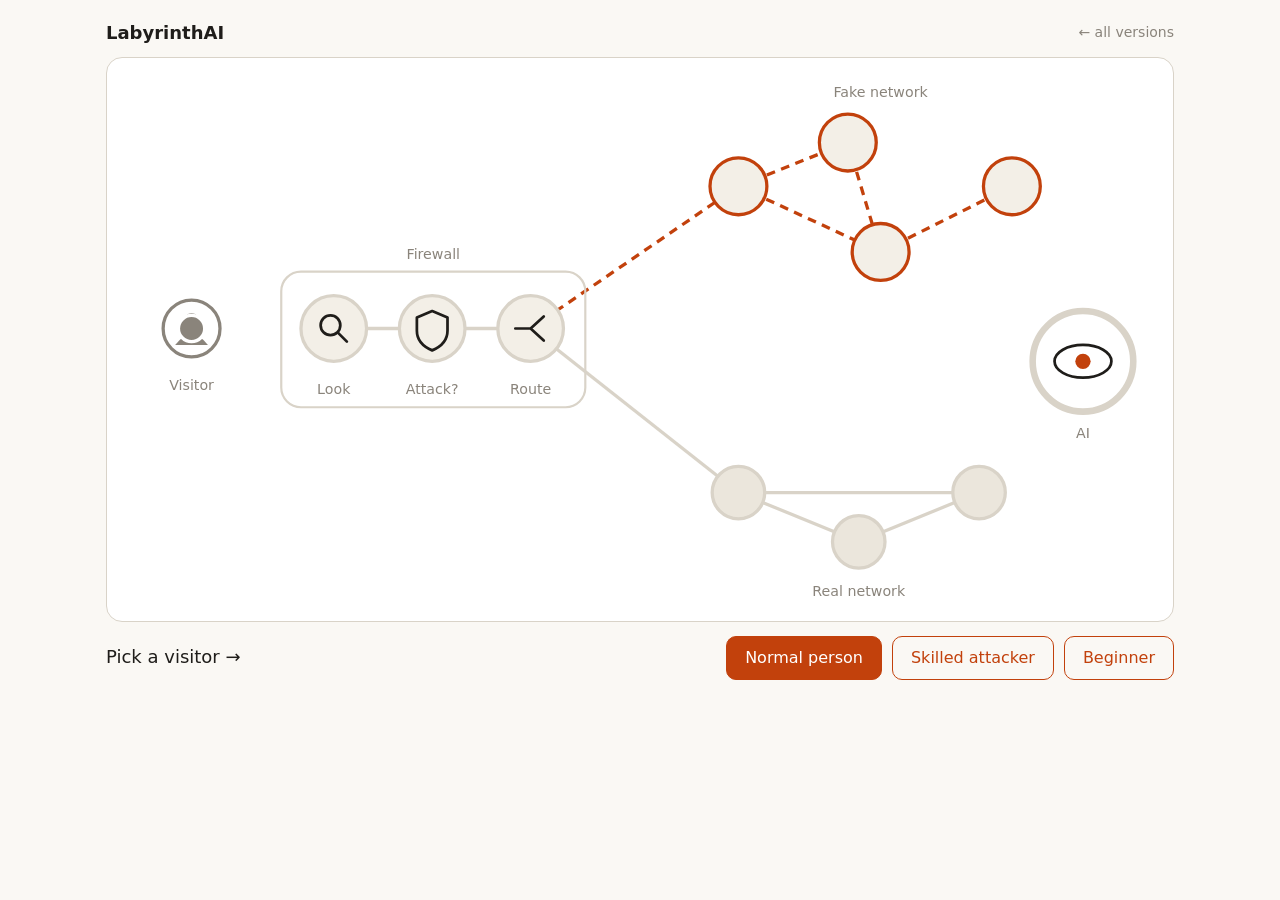
==== visualizer/v7-firewall.html @ 82a309a8 "Add version 7: firewall steps, normal visitor, real vs fake branches; fix label colours Co-Authored-" ====
<!doctype html>
<html lang="en"><head><meta charset="utf-8"><meta name="viewport" content="width=device-width, initial-scale=1">
<title>LabyrinthAI Firewall</title>
<link rel="stylesheet" href="common.css">
<style>
.node { fill: var(--dim); stroke: var(--line); stroke-width: 3; transition: all .5s; }
.node.fake { fill: var(--room); stroke: var(--accent); }
.node.hit { fill: color-mix(in srgb, var(--accent) 22%, var(--room)); }
.node.caught { stroke: var(--bad); fill: color-mix(in srgb, var(--bad) 16%, var(--room)); }
.node.okn { stroke: var(--ok); fill: color-mix(in srgb, var(--ok) 20%, var(--room)); }
.edge { stroke: var(--line); stroke-width: 3; transition: stroke .4s, opacity .4s; }
.edge.fake { stroke: var(--accent); stroke-dasharray: 8 6; }
.edge.real { stroke: var(--line); }
.edge.pick { stroke-width: 5; }
.edge.real.pick { stroke: var(--ok); }
.edge.dim { opacity: .25; }
.edge.cut { stroke: var(--bad); stroke-dasharray: none; }
.fw { fill: none; stroke: var(--line); stroke-width: 2; }
.stage { fill: var(--room); stroke: var(--line); stroke-width: 3; transition: all .4s; }
.stage.on { stroke: var(--accent); fill: color-mix(in srgb, var(--accent) 14%, var(--room)); }
.stage.okv { stroke: var(--ok); fill: color-mix(in srgb, var(--ok) 16%, var(--room)); }
.stage.badv { stroke: var(--bad); fill: color-mix(in srgb, var(--bad) 14%, var(--room)); }
.g { fill: none; stroke: var(--ink); stroke-width: 2.5; stroke-linecap: round; stroke-linejoin: round; transition: opacity .3s; }
.tok { transition: transform .8s cubic-bezier(.5,0,.2,1); }
.halo { fill: none; stroke-width: 6; transition: stroke .6s; }
.verdict { font-size: 22px !important; font-weight: 700; letter-spacing: .06em; }
</style></head>
<body><main id="app"></main>
<script src="common.js"></script>
<script>
const Y = 240;
const P = { v: [70, Y], a: [200, Y], b: [290, Y], c: [380, Y],
            web: [570, 110], files: [670, 70], db: [700, 170], vault: [820, 110],
            r1: [570, 390], r2: [680, 435], r3: [790, 390], ai: [885, 270] };
const FAKE = ["web", "files", "db", "vault"], REAL = ["r1", "r2", "r3"];
let S;

function build() {
  svg.innerHTML = "";
  S = { nodes: {}, st: [], idx: 0 };
  const line = (a, b, cls) => el("line", { x1: P[a][0], y1: P[a][1], x2: P[b][0], y2: P[b][1], class: cls });

  // branches out of the firewall
  S.eFake = line("c", "web", "edge fake");
  S.eReal = line("c", "r1", "edge real");
  line("web", "files", "edge fake"); line("files", "db", "edge fake"); line("db", "vault", "edge fake"); line("web", "db", "edge fake");
  line("r1", "r2", "edge real"); line("r2", "r3", "edge real"); line("r1", "r3", "edge real");
  FAKE.forEach(n => { S.nodes[n] = el("circle", { cx: P[n][0], cy: P[n][1], r: 26, class: "node fake" }); });
  REAL.forEach(n => { S.nodes[n] = el("circle", { cx: P[n][0], cy: P[n][1], r: 24, class: "node" }); });
  el("text", { x: 700, y: 28 }, svg, "Fake network");
  el("text", { x: 680, y: 485 }, svg, "Real network");

  // visitor
  S.pr = el("circle", { cx: P.v[0], cy: P.v[1], r: 26, fill: "none", stroke: css("--mute"), "stroke-width": 3 });
  S.pf = el("g", { fill: css("--mute") });
  el("circle", { cx: P.v[0], cy: P.v[1] - 7, r: 7 }, S.pf);
  el("path", { d: `M${P.v[0] - 15} ${P.v[1] + 15} Q${P.v[0]} ${P.v[1] - 4} ${P.v[0] + 15} ${P.v[1] + 15}` }, S.pf);
  el("text", { x: P.v[0], y: P.v[1] + 56 }, svg, "Visitor");

  // firewall box with its three steps
  el("rect", { x: 152, y: 188, width: 278, height: 124, rx: 18, class: "fw" });
  el("text", { x: 291, y: 176 }, svg, "Firewall");
  ["a", "b", "c"].forEach(k => S.st.push(el("circle", { cx: P[k][0], cy: Y, r: 30, class: "stage" })));
  el("line", { x1: P.a[0] + 30, y1: Y, x2: P.b[0] - 30, y2: Y, stroke: css("--line"), "stroke-width": 3 });
  el("line", { x1: P.b[0] + 30, y1: Y, x2: P.c[0] - 30, y2: Y, stroke: css("--line"), "stroke-width": 3 });
  const g = (cls = "g") => el("g");
  // 1 look (magnifier)
  let ga = el("g"); el("circle", { cx: P.a[0] - 3, cy: Y - 3, r: 9, class: "g" }, ga); el("path", { d: `M${P.a[0] + 4} ${Y + 4} L${P.a[0] + 12} ${Y + 12}`, class: "g" }, ga);
  // 2 attack? (shield)
  S.shield = el("path", { d: `M${P.b[0]} ${Y - 16} L${P.b[0] + 14} ${Y - 10} V${Y + 2} Q${P.b[0] + 14} ${Y + 14} ${P.b[0]} ${Y + 20} Q${P.b[0] - 14} ${Y + 14} ${P.b[0] - 14} ${Y + 2} V${Y - 10} Z`, class: "g" });
  // 3 route (fork)
  el("path", { d: `M${P.c[0] - 14} ${Y} H${P.c[0]} M${P.c[0]} ${Y} L${P.c[0] + 12} ${Y - 11} M${P.c[0]} ${Y} L${P.c[0] + 12} ${Y + 11}`, class: "g" });
  [["a", "Look"], ["b", "Attack?"], ["c", "Route"]].forEach(([k, t]) => el("text", { x: P[k][0], y: 300 }, svg, t));
  S.verdict = el("text", { x: 291, y: 150, class: "verdict", fill: css("--mute") }, svg, "");
  S.mark = el("g", { opacity: 0 });

  // AI
  S.halo = el("circle", { cx: P.ai[0], cy: P.ai[1], r: 46, class: "halo", stroke: css("--line") });
  el("circle", { cx: P.ai[0], cy: P.ai[1], r: 40, fill: css("--card") });
  el("ellipse", { cx: P.ai[0], cy: P.ai[1], rx: 26, ry: 15, fill: "none", stroke: css("--ink"), "stroke-width": 2.5 });
  el("circle", { cx: P.ai[0], cy: P.ai[1], r: 7, fill: css("--accent") });
  el("text", { x: P.ai[0], y: P.ai[1] + 70 }, svg, "AI");
  S.badge = el("text", { x: P.ai[0], y: P.ai[1] + 100, class: "big", fill: css("--mute") }, svg, "");
  S.beam = el("line", { x1: 0, y1: 0, x2: 0, y2: 0, stroke: css("--accent"), "stroke-width": 2.5, "stroke-dasharray": "6 6", opacity: 0 });

  S.tok = el("g", { class: "tok" });
  S.tc = el("circle", { r: 12, fill: css("--mute"), stroke: css("--card"), "stroke-width": 3 }, S.tok);
  S.tok.style.transition = "none"; S.tok.style.transform = `translate(${P.v[0]}px, ${P.v[1]}px)`;
}

const moveTo = n => { S.tok.style.transition = ""; S.tok.style.transform = `translate(${P[n][0]}px, ${P[n][1]}px)`; };

async function throughFirewall(good) {
  const col = good ? css("--ok") : css("--bad");
  S.tc.setAttribute("fill", col); S.pr.setAttribute("stroke", col); S.pf.setAttribute("fill", col);
  await sleep(500);
  for (const [i, k] of ["a", "b", "c"].entries()) {
    S.st[i].classList.add("on"); moveTo(k); await sleep(900);
    if (k === "b") {  // the decision
      S.st[i].classList.remove("on"); S.st[i].classList.add(good ? "okv" : "badv");
      S.shield.style.opacity = .15;
      el("path", { d: good ? `M${P.b[0] - 10} ${Y} L${P.b[0] - 2} ${Y + 9} L${P.b[0] + 11} ${Y - 9}` : `M${P.b[0] - 9} ${Y - 9} L${P.b[0] + 9} ${Y + 9} M${P.b[0] + 9} ${Y - 9} L${P.b[0] - 9} ${Y + 9}`,
        fill: "none", stroke: col, "stroke-width": 5, "stroke-linecap": "round", "stroke-linejoin": "round" });
      S.verdict.textContent = good ? "NORMAL" : "ATTACK"; S.verdict.setAttribute("fill", col);
      await sleep(900);
    } else if (k === "a") {
      S.st[i].classList.remove("on"); S.st[i].classList.add(good ? "okv" : "badv");
    }
  }
  S.st[2].classList.add(good ? "okv" : "badv"); S.st[2].classList.remove("on");
  // route: highlight chosen branch, fade the other
  (good ? S.eReal : S.eFake).classList.add("pick");
  (good ? S.eFake : S.eReal).classList.add("dim");
  await sleep(300);
}

async function play(data, name) {
  if (name === "normal") {
    await throughFirewall(true);
    for (const [i, s] of data.steps.entries()) {
      const n = REAL[Math.min(i, REAL.length - 1)];
      moveTo(n); S.nodes[n].classList.add("okn");
      $("cap").textContent = s.caption;
      await sleep(1500);
    }
    $("cap").textContent = "Normal visitor. Sent straight to the real network.";
    return;
  }
  await throughFirewall(false);
  moveTo("web"); S.nodes.web.classList.add("hit"); await sleep(1000);
  for (const s of data.steps) {
    $("cap").textContent = s.caption;
    const cur = FAKE[S.idx];
    S.beam.setAttribute("x1", P[cur][0]); S.beam.setAttribute("y1", P[cur][1]);
    S.beam.setAttribute("x2", P.ai[0] - 46); S.beam.setAttribute("y2", P.ai[1]); S.beam.setAttribute("opacity", 1);
    await sleep(600);
    S.beam.setAttribute("opacity", 0);
    const th = threat(s);
    S.halo.setAttribute("stroke", threatColor(th));
    S.badge.textContent = WORD[s.executed]; S.badge.setAttribute("fill", s.contained ? css("--bad") : css("--accent"));
    if (s.executed === "DEEPEN" && S.idx < FAKE.length - 1) { S.idx++; const n = FAKE[S.idx]; moveTo(n); S.nodes[n].classList.add("hit"); }
    if (s.contained) {
      await sleep(900);
      FAKE.forEach(n => S.nodes[n].classList.add("caught"));
      S.eFake.setAttribute("class", "edge cut");
      S.tc.setAttribute("fill", css("--mute"));
      break;
    }
    await sleep(1300);
  }
  endCaption(data, "Attacker caught in the fake network. The real one was never touched.");
}
mount({ build, play, viewBox: "0 0 960 500",
  buttons: [{ name: "normal", label: "Normal person" }, { name: "skilled", label: "Skilled attacker" }, { name: "novice", label: "Beginner" }],
  order: ["normal", "skilled", "normal", "novice"] });
</script></body></html>
---- visualizer/common.css ----
:root {
  --bg: #faf8f4; --card: #ffffff; --ink: #1f1d1a; --mute: #8a847b; --line: #d9d3c8;
  --accent: #c2410c; --ok: #15803d; --bad: #dc2626; --gold: #d99a06; --room: #f3efe7; --dim: #ebe6dc;
}
@media (prefers-color-scheme: dark) {
  :root:not([data-theme="light"]) {
    --bg: #161412; --card: #201d1a; --ink: #f2eee8; --mute: #8f897f; --line: #3a352f;
    --accent: #fb923c; --ok: #4ade80; --bad: #f87171; --gold: #fbbf24; --room: #2a2622; --dim: #1e1b18;
  }
}
* { box-sizing: border-box; }
body { margin: 0; background: var(--bg); color: var(--ink);
  font: 16px/1.4 system-ui, -apple-system, "Segoe UI", sans-serif; }
main { max-width: 1100px; margin: 0 auto; padding: 20px 16px 40px; }
.top { display: flex; justify-content: space-between; align-items: center; }
.top a { color: var(--mute); text-decoration: none; font-size: 14px; }
.top b { font-size: 18px; }
.scene { margin-top: 12px; background: var(--card); border: 1px solid var(--line); border-radius: 16px; padding: 8px; }
svg { display: block; width: 100%; height: auto; }
svg text { font-family: inherit; font-size: 13px; text-anchor: middle; }
svg text:not([fill]) { fill: var(--mute); }
svg .big { font-size: 18px; font-weight: 700; letter-spacing: .04em; }
.bar { display: flex; align-items: center; justify-content: space-between; gap: 12px; margin-top: 14px; flex-wrap: wrap; }
.caption { font-size: 18px; min-height: 28px; flex: 1 1 320px; }
.controls { display: flex; gap: 10px; }
button { font: inherit; padding: 10px 18px; border-radius: 10px; border: 1px solid var(--accent);
  background: var(--accent); color: #fff; cursor: pointer; }
button.alt { background: transparent; color: var(--accent); }
button:disabled { opacity: .5; cursor: default; }
body.embed main { padding: 0; }
body.embed .top, body.embed .bar { display: none; }
body.embed .scene { margin: 0; border: 0; border-radius: 0; }
@keyframes pop { from { transform: scale(0); } to { transform: scale(1); } }
@keyframes flow { to { stroke-dashoffset: -12; } }
@keyframes pulse { 50% { transform: scale(1.25); opacity: .6; } }
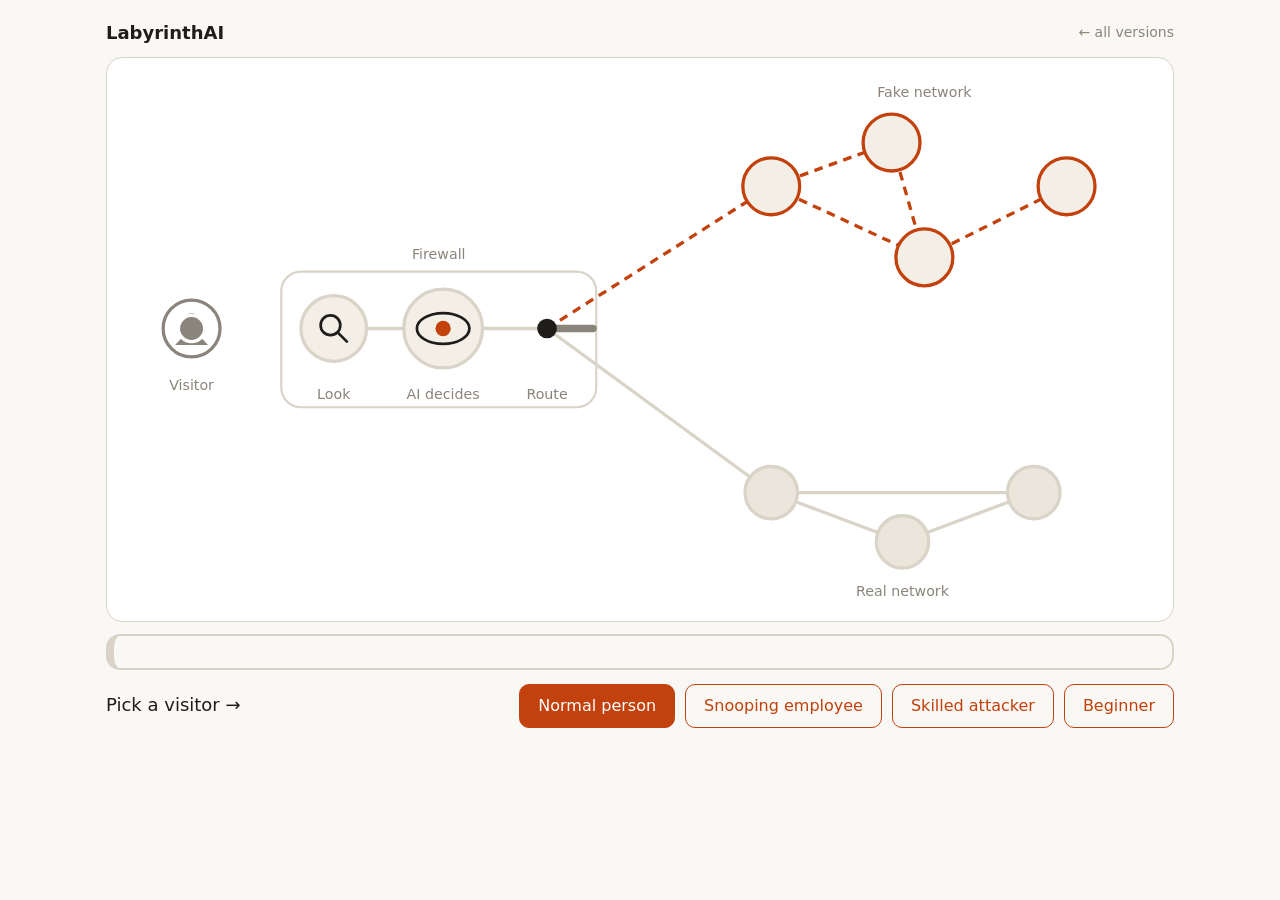
==== commit 30270f1c: "v7: snooping-employee visitor, switch-lever route, AI merged into firewall, big result banner Co-Aut" ====
--- a/visualizer/v7-firewall.html
+++ b/visualizer/v7-firewall.html
@@ -10,7 +10,6 @@
 .node.okn { stroke: var(--ok); fill: color-mix(in srgb, var(--ok) 20%, var(--room)); }
 .edge { stroke: var(--line); stroke-width: 3; transition: stroke .4s, opacity .4s; }
 .edge.fake { stroke: var(--accent); stroke-dasharray: 8 6; }
-.edge.real { stroke: var(--line); }
 .edge.pick { stroke-width: 5; }
 .edge.real.pick { stroke: var(--ok); }
 .edge.dim { opacity: .25; }
@@ -19,68 +18,71 @@
 .stage { fill: var(--room); stroke: var(--line); stroke-width: 3; transition: all .4s; }
 .stage.on { stroke: var(--accent); fill: color-mix(in srgb, var(--accent) 14%, var(--room)); }
 .stage.okv { stroke: var(--ok); fill: color-mix(in srgb, var(--ok) 16%, var(--room)); }
+.stage.warnv { stroke: var(--gold); fill: color-mix(in srgb, var(--gold) 16%, var(--room)); }
 .stage.badv { stroke: var(--bad); fill: color-mix(in srgb, var(--bad) 14%, var(--room)); }
-.g { fill: none; stroke: var(--ink); stroke-width: 2.5; stroke-linecap: round; stroke-linejoin: round; transition: opacity .3s; }
+.g { fill: none; stroke: var(--ink); stroke-width: 2.5; stroke-linecap: round; stroke-linejoin: round; }
 .tok { transition: transform .8s cubic-bezier(.5,0,.2,1); }
 .halo { fill: none; stroke-width: 6; transition: stroke .6s; }
+.lever { transition: transform .7s cubic-bezier(.5,0,.2,1), stroke .4s; stroke-width: 7; stroke-linecap: round; }
 .verdict { font-size: 22px !important; font-weight: 700; letter-spacing: .06em; }
+.pupil { transform-box: fill-box; transform-origin: center; }
+.pupil.think { animation: pulse .8s ease-in-out infinite; }
 </style></head>
 <body><main id="app"></main>
 <script src="common.js"></script>
 <script>
 const Y = 240;
-const P = { v: [70, Y], a: [200, Y], b: [290, Y], c: [380, Y],
-            web: [570, 110], files: [670, 70], db: [700, 170], vault: [820, 110],
-            r1: [570, 390], r2: [680, 435], r3: [790, 390], ai: [885, 270] };
+const P = { v: [70, Y], a: [200, Y], b: [300, Y], c: [395, Y],
+            web: [600, 110], files: [710, 70], db: [740, 175], vault: [870, 110],
+            r1: [600, 390], r2: [720, 435], r3: [840, 390] };
 const FAKE = ["web", "files", "db", "vault"], REAL = ["r1", "r2", "r3"];
+const deg = (to) => Math.atan2(P[to][1] - P.c[1], P[to][0] - P.c[0]) * 180 / Math.PI;
 let S;
 
 function build() {
   svg.innerHTML = "";
-  S = { nodes: {}, st: [], idx: 0 };
+  S = { nodes: {}, idx: 0 };
   const line = (a, b, cls) => el("line", { x1: P[a][0], y1: P[a][1], x2: P[b][0], y2: P[b][1], class: cls });
 
-  // branches out of the firewall
   S.eFake = line("c", "web", "edge fake");
   S.eReal = line("c", "r1", "edge real");
   line("web", "files", "edge fake"); line("files", "db", "edge fake"); line("db", "vault", "edge fake"); line("web", "db", "edge fake");
   line("r1", "r2", "edge real"); line("r2", "r3", "edge real"); line("r1", "r3", "edge real");
   FAKE.forEach(n => { S.nodes[n] = el("circle", { cx: P[n][0], cy: P[n][1], r: 26, class: "node fake" }); });
   REAL.forEach(n => { S.nodes[n] = el("circle", { cx: P[n][0], cy: P[n][1], r: 24, class: "node" }); });
-  el("text", { x: 700, y: 28 }, svg, "Fake network");
-  el("text", { x: 680, y: 485 }, svg, "Real network");
+  el("text", { x: 740, y: 28 }, svg, "Fake network");
+  el("text", { x: 720, y: 485 }, svg, "Real network");
 
-  // visitor
+  // visitor (identity unknown until the AI decides)
   S.pr = el("circle", { cx: P.v[0], cy: P.v[1], r: 26, fill: "none", stroke: css("--mute"), "stroke-width": 3 });
   S.pf = el("g", { fill: css("--mute") });
   el("circle", { cx: P.v[0], cy: P.v[1] - 7, r: 7 }, S.pf);
   el("path", { d: `M${P.v[0] - 15} ${P.v[1] + 15} Q${P.v[0]} ${P.v[1] - 4} ${P.v[0] + 15} ${P.v[1] + 15}` }, S.pf);
-  el("text", { x: P.v[0], y: P.v[1] + 56 }, svg, "Visitor");
+  S.vl = el("text", { x: P.v[0], y: P.v[1] + 56 }, svg, "Visitor");
 
-  // firewall box with its three steps
-  el("rect", { x: 152, y: 188, width: 278, height: 124, rx: 18, class: "fw" });
-  el("text", { x: 291, y: 176 }, svg, "Firewall");
-  ["a", "b", "c"].forEach(k => S.st.push(el("circle", { cx: P[k][0], cy: Y, r: 30, class: "stage" })));
-  el("line", { x1: P.a[0] + 30, y1: Y, x2: P.b[0] - 30, y2: Y, stroke: css("--line"), "stroke-width": 3 });
-  el("line", { x1: P.b[0] + 30, y1: Y, x2: P.c[0] - 30, y2: Y, stroke: css("--line"), "stroke-width": 3 });
-  const g = (cls = "g") => el("g");
-  // 1 look (magnifier)
-  let ga = el("g"); el("circle", { cx: P.a[0] - 3, cy: Y - 3, r: 9, class: "g" }, ga); el("path", { d: `M${P.a[0] + 4} ${Y + 4} L${P.a[0] + 12} ${Y + 12}`, class: "g" }, ga);
-  // 2 attack? (shield)
-  S.shield = el("path", { d: `M${P.b[0]} ${Y - 16} L${P.b[0] + 14} ${Y - 10} V${Y + 2} Q${P.b[0] + 14} ${Y + 14} ${P.b[0]} ${Y + 20} Q${P.b[0] - 14} ${Y + 14} ${P.b[0] - 14} ${Y + 2} V${Y - 10} Z`, class: "g" });
-  // 3 route (fork)
-  el("path", { d: `M${P.c[0] - 14} ${Y} H${P.c[0]} M${P.c[0]} ${Y} L${P.c[0] + 12} ${Y - 11} M${P.c[0]} ${Y} L${P.c[0] + 12} ${Y + 11}`, class: "g" });
-  [["a", "Look"], ["b", "Attack?"], ["c", "Route"]].forEach(([k, t]) => el("text", { x: P[k][0], y: 300 }, svg, t));
-  S.verdict = el("text", { x: 291, y: 150, class: "verdict", fill: css("--mute") }, svg, "");
+  // firewall: Look -> AI decides -> Route switch
+  el("rect", { x: 152, y: 188, width: 288, height: 124, rx: 18, class: "fw" });
+  el("text", { x: 296, y: 176 }, svg, "Firewall");
+  el("line", { x1: P.a[0] + 30, y1: Y, x2: P.b[0] - 36, y2: Y, stroke: css("--line"), "stroke-width": 3 });
+  el("line", { x1: P.b[0] + 36, y1: Y, x2: P.c[0] - 8, y2: Y, stroke: css("--line"), "stroke-width": 3 });
+  S.stA = el("circle", { cx: P.a[0], cy: Y, r: 30, class: "stage" });
+  el("circle", { cx: P.a[0] - 3, cy: Y - 3, r: 9, class: "g" });
+  el("path", { d: `M${P.a[0] + 4} ${Y + 4} L${P.a[0] + 12} ${Y + 12}`, class: "g" });
+  S.halo = el("circle", { cx: P.b[0], cy: Y, r: 45, class: "halo", stroke: css("--line"), opacity: 0 });
+  S.stB = el("circle", { cx: P.b[0], cy: Y, r: 36, class: "stage" });
+  el("ellipse", { cx: P.b[0], cy: Y, rx: 24, ry: 14, class: "g" });
+  S.pupil = el("circle", { cx: P.b[0], cy: Y, r: 7, fill: css("--accent"), class: "pupil" });
+  // route = a real switch lever that swings to one of the two lanes
+  S.lever = el("line", { x1: P.c[0], y1: Y, x2: P.c[0] + 42, y2: Y, stroke: css("--mute"), class: "lever" });
+  S.lever.style.transformOrigin = `${P.c[0]}px ${Y}px`;
+  el("circle", { cx: P.c[0], cy: Y, r: 9, fill: css("--ink") });
+  el("text", { x: P.a[0], y: 304 }, svg, "Look");
+  el("text", { x: P.b[0], y: 304 }, svg, "AI decides");
+  el("text", { x: P.c[0], y: 304 }, svg, "Route");
+
+  S.verdict = el("text", { x: 296, y: 148, class: "verdict", fill: css("--mute") }, svg, "");
+  S.badge = el("text", { x: 296, y: 350, class: "big", fill: css("--mute") }, svg, "");
   S.mark = el("g", { opacity: 0 });
-
-  // AI
-  S.halo = el("circle", { cx: P.ai[0], cy: P.ai[1], r: 46, class: "halo", stroke: css("--line") });
-  el("circle", { cx: P.ai[0], cy: P.ai[1], r: 40, fill: css("--card") });
-  el("ellipse", { cx: P.ai[0], cy: P.ai[1], rx: 26, ry: 15, fill: "none", stroke: css("--ink"), "stroke-width": 2.5 });
-  el("circle", { cx: P.ai[0], cy: P.ai[1], r: 7, fill: css("--accent") });
-  el("text", { x: P.ai[0], y: P.ai[1] + 70 }, svg, "AI");
-  S.badge = el("text", { x: P.ai[0], y: P.ai[1] + 100, class: "big", fill: css("--mute") }, svg, "");
   S.beam = el("line", { x1: 0, y1: 0, x2: 0, y2: 0, stroke: css("--accent"), "stroke-width": 2.5, "stroke-dasharray": "6 6", opacity: 0 });
 
   S.tok = el("g", { class: "tok" });
@@ -90,53 +92,66 @@
 
 const moveTo = n => { S.tok.style.transition = ""; S.tok.style.transform = `translate(${P[n][0]}px, ${P[n][1]}px)`; };
 
-async function throughFirewall(good) {
-  const col = good ? css("--ok") : css("--bad");
+const KINDS = {
+  normal:   { col: "--ok",   cls: "okv",   verdict: "ALLOWED",     who: "Staff member", sym: "M-9 0 L-2 9 L10 -9" },
+  insider:  { col: "--gold", cls: "warnv", verdict: "NOT THEIRS",  who: "Staff member", sym: "M0 -9 V2 M0 9 V9.5" },
+  attacker: { col: "--bad",  cls: "badv",  verdict: "ATTACK",      who: "Outsider",     sym: "M-8 -8 L8 8 M8 -8 L-8 8" },
+};
+
+async function throughFirewall(kind) {
+  const K = KINDS[kind], col = css(K.col), good = kind === "normal";
+  await sleep(500);
+  S.stA.classList.add("on"); moveTo("a"); await sleep(1000);
+  S.stA.classList.remove("on");
+  S.stB.classList.add("on"); S.pupil.classList.add("think"); moveTo("b"); await sleep(1500);   // the AI is thinking
+  // decision: colour everything by who this really is
+  S.pupil.classList.remove("think");
+  S.stB.classList.remove("on"); S.stB.classList.add(K.cls);
+  [S.stA].forEach(s => s.classList.add(K.cls));
   S.tc.setAttribute("fill", col); S.pr.setAttribute("stroke", col); S.pf.setAttribute("fill", col);
-  await sleep(500);
-  for (const [i, k] of ["a", "b", "c"].entries()) {
-    S.st[i].classList.add("on"); moveTo(k); await sleep(900);
-    if (k === "b") {  // the decision
-      S.st[i].classList.remove("on"); S.st[i].classList.add(good ? "okv" : "badv");
-      S.shield.style.opacity = .15;
-      el("path", { d: good ? `M${P.b[0] - 10} ${Y} L${P.b[0] - 2} ${Y + 9} L${P.b[0] + 11} ${Y - 9}` : `M${P.b[0] - 9} ${Y - 9} L${P.b[0] + 9} ${Y + 9} M${P.b[0] + 9} ${Y - 9} L${P.b[0] - 9} ${Y + 9}`,
-        fill: "none", stroke: col, "stroke-width": 5, "stroke-linecap": "round", "stroke-linejoin": "round" });
-      S.verdict.textContent = good ? "NORMAL" : "ATTACK"; S.verdict.setAttribute("fill", col);
-      await sleep(900);
-    } else if (k === "a") {
-      S.st[i].classList.remove("on"); S.st[i].classList.add(good ? "okv" : "badv");
-    }
-  }
-  S.st[2].classList.add(good ? "okv" : "badv"); S.st[2].classList.remove("on");
-  // route: highlight chosen branch, fade the other
+  S.vl.textContent = K.who;
+  S.verdict.textContent = K.verdict; S.verdict.setAttribute("fill", col);
+  el("circle", { cx: P.b[0] + 30, cy: Y - 32, r: 14, fill: col }, S.mark);
+  el("path", { d: K.sym, transform: `translate(${P.b[0] + 30} ${Y - 32}) scale(.7)`, fill: "none", stroke: "#fff", "stroke-width": 3.5, "stroke-linecap": "round", "stroke-linejoin": "round" }, S.mark);
+  S.mark.setAttribute("opacity", 1);
+  await sleep(1200);
+  // route: swing the switch to the chosen lane
+  moveTo("c"); await sleep(700);
+  const target = good ? "r1" : "web";
+  S.lever.setAttribute("stroke", col);
+  S.lever.style.transform = `rotate(${deg(target)}deg)`;
   (good ? S.eReal : S.eFake).classList.add("pick");
   (good ? S.eFake : S.eReal).classList.add("dim");
-  await sleep(300);
+  await sleep(900);
 }
 
 async function play(data, name) {
-  if (name === "normal") {
-    await throughFirewall(true);
+  const kind = name === "normal" ? "normal" : name === "insider" ? "insider" : "attacker";
+  await throughFirewall(kind);
+
+  if (kind === "normal") {
     for (const [i, s] of data.steps.entries()) {
       const n = REAL[Math.min(i, REAL.length - 1)];
       moveTo(n); S.nodes[n].classList.add("okn");
       $("cap").textContent = s.caption;
       await sleep(1500);
     }
-    $("cap").textContent = "Normal visitor. Sent straight to the real network.";
+    showResult("ok", "Normal visitor → real network",
+      "They only asked for things they are allowed to see, so the firewall let them through to the real network.");
+    $("cap").textContent = "Try another visitor →";
     return;
   }
-  await throughFirewall(false);
+
   moveTo("web"); S.nodes.web.classList.add("hit"); await sleep(1000);
   for (const s of data.steps) {
     $("cap").textContent = s.caption;
     const cur = FAKE[S.idx];
     S.beam.setAttribute("x1", P[cur][0]); S.beam.setAttribute("y1", P[cur][1]);
-    S.beam.setAttribute("x2", P.ai[0] - 46); S.beam.setAttribute("y2", P.ai[1]); S.beam.setAttribute("opacity", 1);
+    S.beam.setAttribute("x2", P.b[0] + 30); S.beam.setAttribute("y2", Y - 40); S.beam.setAttribute("opacity", 1);
     await sleep(600);
     S.beam.setAttribute("opacity", 0);
     const th = threat(s);
-    S.halo.setAttribute("stroke", threatColor(th));
+    S.halo.setAttribute("opacity", 1); S.halo.setAttribute("stroke", threatColor(th));
     S.badge.textContent = WORD[s.executed]; S.badge.setAttribute("fill", s.contained ? css("--bad") : css("--accent"));
     if (s.executed === "DEEPEN" && S.idx < FAKE.length - 1) { S.idx++; const n = FAKE[S.idx]; moveTo(n); S.nodes[n].classList.add("hit"); }
     if (s.contained) {
@@ -148,9 +163,22 @@
     }
     await sleep(1300);
   }
-  endCaption(data, "Attacker caught in the fake network. The real one was never touched.");
+  const caught = data.outcome === "contained";
+  if (kind === "insider") {
+    showResult("warn", caught ? "Employee went where they should not → fake network, then locked out"
+                              : "Employee reached for data that is not theirs → moved to the fake network",
+      "They work here, but they asked for things outside their access. The firewall sent them to the fake network, where the AI watches and nothing real can be touched.");
+  } else if (caught) {
+    showResult("bad", "Attacker caught in the fake network",
+      "The AI locked them out. The real network was never touched.");
+  } else {
+    showResult("bad", "Beginner stuck in the fake network",
+      "Nothing dangerous happened, so the AI just kept watching. The real network was never touched.");
+  }
+  $("cap").textContent = "Try another visitor →";
 }
 mount({ build, play, viewBox: "0 0 960 500",
-  buttons: [{ name: "normal", label: "Normal person" }, { name: "skilled", label: "Skilled attacker" }, { name: "novice", label: "Beginner" }],
-  order: ["normal", "skilled", "normal", "novice"] });
+  buttons: [{ name: "normal", label: "Normal person" }, { name: "insider", label: "Snooping employee" },
+            { name: "skilled", label: "Skilled attacker" }, { name: "novice", label: "Beginner" }],
+  order: ["normal", "insider", "skilled", "normal", "insider", "novice"] });
 </script></body></html>
--- a/visualizer/common.css
+++ b/visualizer/common.css
@@ -27,6 +27,15 @@
   background: var(--accent); color: #fff; cursor: pointer; }
 button.alt { background: transparent; color: var(--accent); }
 button:disabled { opacity: .5; cursor: default; }
+.result { margin-top: 12px; padding: 16px 20px; border-radius: 14px; border: 2px solid var(--line);
+  border-left-width: 8px; display: grid; gap: 4px; animation: rise .4s ease-out; }
+.result b { font-size: 24px; line-height: 1.25; }
+.result span { font-size: 17px; color: var(--ink); opacity: .85; }
+.result.ok { border-color: var(--ok); background: color-mix(in srgb, var(--ok) 12%, var(--card)); }
+.result.warn { border-color: var(--gold); background: color-mix(in srgb, var(--gold) 14%, var(--card)); }
+.result.bad { border-color: var(--bad); background: color-mix(in srgb, var(--bad) 12%, var(--card)); }
+@keyframes rise { from { opacity: 0; transform: translateY(10px); } to { opacity: 1; transform: none; } }
+body.embed .result { display: none; }
 body.embed main { padding: 0; }
 body.embed .top, body.embed .bar { display: none; }
 body.embed .scene { margin: 0; border: 0; border-radius: 0; }
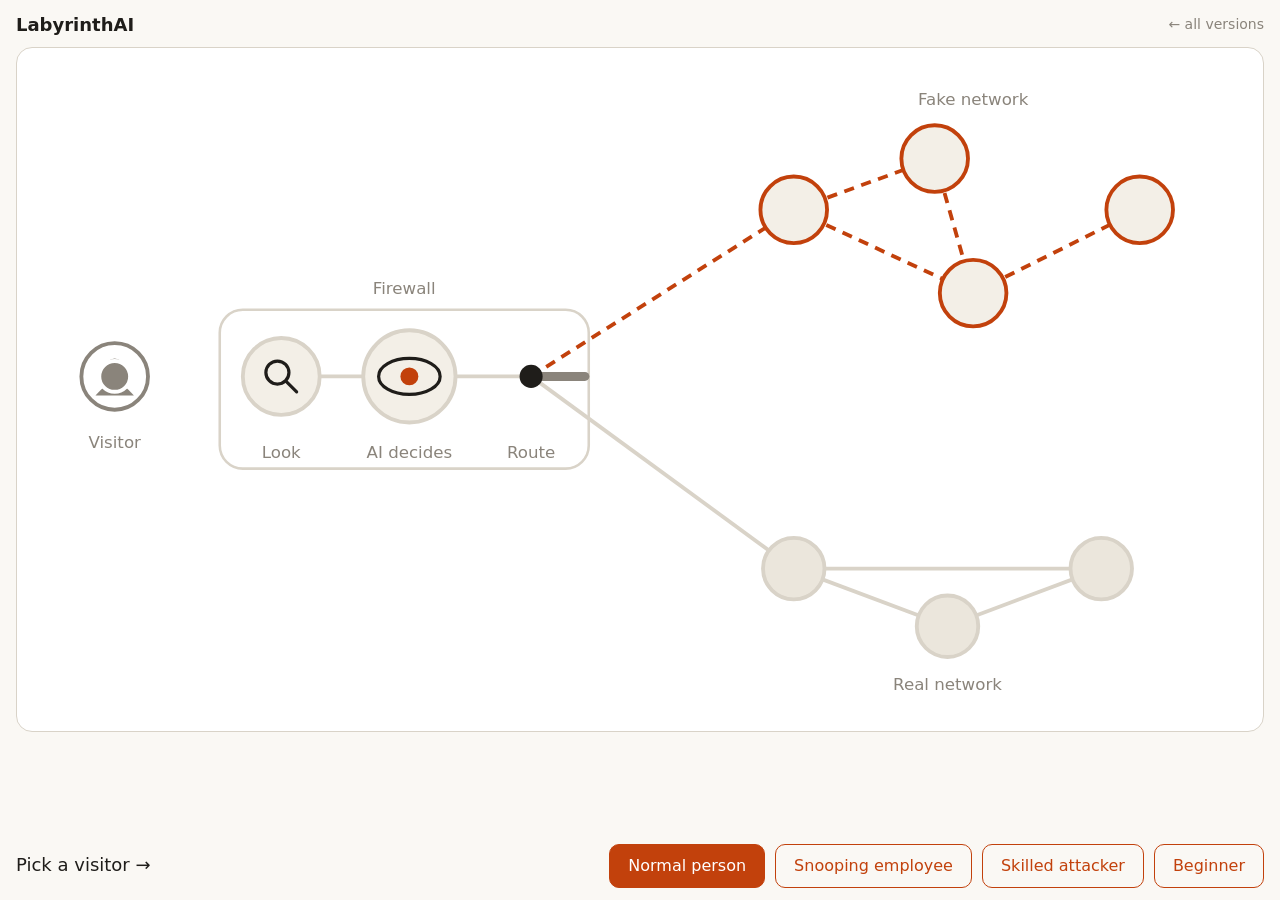
==== commit ea3d8502: "One-page layout: scene scales to the window, result banner reserves its space Co-Authored-By: Claude" ====
--- a/visualizer/v7-firewall.html
+++ b/visualizer/v7-firewall.html
@@ -177,7 +177,7 @@
   }
   $("cap").textContent = "Try another visitor →";
 }
-mount({ build, play, viewBox: "0 0 960 500",
+mount({ build, play, viewBox: "0 0 960 500", withResult: true,
   buttons: [{ name: "normal", label: "Normal person" }, { name: "insider", label: "Snooping employee" },
             { name: "skilled", label: "Skilled attacker" }, { name: "novice", label: "Beginner" }],
   order: ["normal", "insider", "skilled", "normal", "insider", "novice"] });
--- a/visualizer/common.css
+++ b/visualizer/common.css
@@ -9,26 +9,31 @@
   }
 }
 * { box-sizing: border-box; }
-body { margin: 0; background: var(--bg); color: var(--ink);
+html, body { height: 100%; }
+body { margin: 0; background: var(--bg); color: var(--ink); overflow: hidden;
   font: 16px/1.4 system-ui, -apple-system, "Segoe UI", sans-serif; }
-main { max-width: 1100px; margin: 0 auto; padding: 20px 16px 40px; }
+/* One-page layout: header and controls keep their size, the scene takes whatever height is left. */
+main { max-width: 1500px; height: 100%; margin: 0 auto; padding: 12px 16px; display: flex; flex-direction: column; }
+.top, .bar, .result { flex: 0 0 auto; }
 .top { display: flex; justify-content: space-between; align-items: center; }
 .top a { color: var(--mute); text-decoration: none; font-size: 14px; }
 .top b { font-size: 18px; }
-.scene { margin-top: 12px; background: var(--card); border: 1px solid var(--line); border-radius: 16px; padding: 8px; }
-svg { display: block; width: 100%; height: auto; }
+.scene { flex: 1 1 0; min-height: 0; margin-top: 10px; display: flex; background: var(--card);
+  border: 1px solid var(--line); border-radius: 16px; padding: 8px; }
+svg { display: block; width: 100%; height: 100%; }
 svg text { font-family: inherit; font-size: 13px; text-anchor: middle; }
 svg text:not([fill]) { fill: var(--mute); }
 svg .big { font-size: 18px; font-weight: 700; letter-spacing: .04em; }
-.bar { display: flex; align-items: center; justify-content: space-between; gap: 12px; margin-top: 14px; flex-wrap: wrap; }
+.bar { display: flex; align-items: center; justify-content: space-between; gap: 12px; margin-top: 10px; flex-wrap: wrap; }
 .caption { font-size: 18px; min-height: 28px; flex: 1 1 320px; }
 .controls { display: flex; gap: 10px; }
 button { font: inherit; padding: 10px 18px; border-radius: 10px; border: 1px solid var(--accent);
   background: var(--accent); color: #fff; cursor: pointer; }
 button.alt { background: transparent; color: var(--accent); }
 button:disabled { opacity: .5; cursor: default; }
-.result { margin-top: 12px; padding: 16px 20px; border-radius: 14px; border: 2px solid var(--line);
-  border-left-width: 8px; display: grid; gap: 4px; animation: rise .4s ease-out; }
+.result { margin-top: 10px; padding: 12px 20px; border-radius: 14px; border: 2px solid var(--line);
+  border-left-width: 8px; display: grid; gap: 2px; align-content: center; min-height: 92px; animation: rise .4s ease-out; }
+.result[hidden] { display: grid; visibility: hidden; }   /* keeps its space so the diagram never jumps */
 .result b { font-size: 24px; line-height: 1.25; }
 .result span { font-size: 17px; color: var(--ink); opacity: .85; }
 .result.ok { border-color: var(--ok); background: color-mix(in srgb, var(--ok) 12%, var(--card)); }
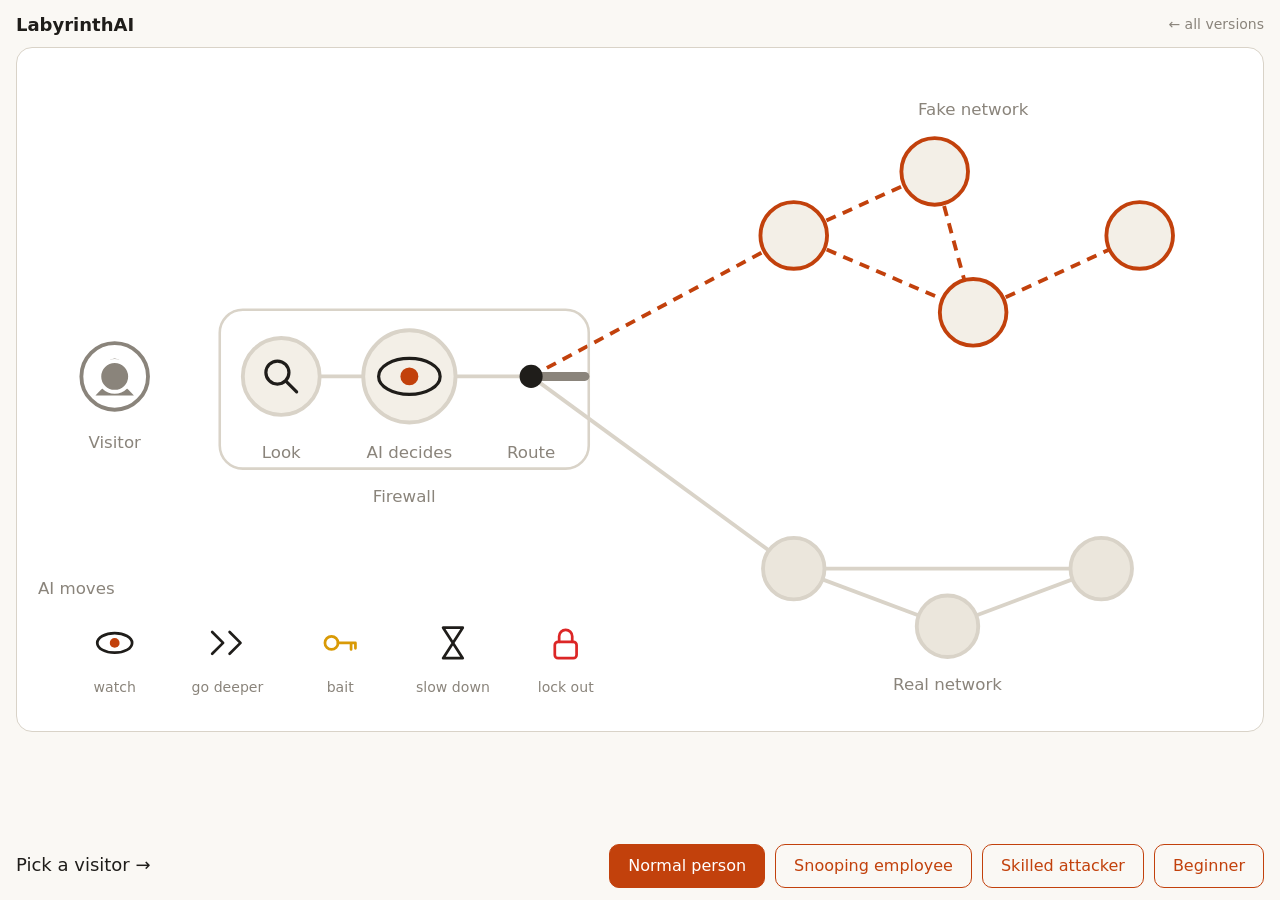
==== commit 078e17d6: "v7: icon-based steps (event cards, AI-move icons, legend), cards flow along the wire to the AI, no b" ====
--- a/visualizer/v7-firewall.html
+++ b/visualizer/v7-firewall.html
@@ -20,28 +20,71 @@
 .stage.okv { stroke: var(--ok); fill: color-mix(in srgb, var(--ok) 16%, var(--room)); }
 .stage.warnv { stroke: var(--gold); fill: color-mix(in srgb, var(--gold) 16%, var(--room)); }
 .stage.badv { stroke: var(--bad); fill: color-mix(in srgb, var(--bad) 14%, var(--room)); }
-.g { fill: none; stroke: var(--ink); stroke-width: 2.5; stroke-linecap: round; stroke-linejoin: round; }
+.ic { fill: none; stroke: var(--ink); stroke-width: 2.5; stroke-linecap: round; stroke-linejoin: round; }
+.ic.red { stroke: var(--bad); } .ic.gold { stroke: var(--gold); } .ic.green { stroke: var(--ok); } .ic.acc { stroke: var(--accent); }
+.mv { transition: transform .8s cubic-bezier(.5,0,.2,1), opacity .4s; }
 .tok { transition: transform .8s cubic-bezier(.5,0,.2,1); }
 .halo { fill: none; stroke-width: 6; transition: stroke .6s; }
 .lever { transition: transform .7s cubic-bezier(.5,0,.2,1), stroke .4s; stroke-width: 7; stroke-linecap: round; }
-.verdict { font-size: 22px !important; font-weight: 700; letter-spacing: .06em; }
+.cardbg { fill: var(--card); stroke: var(--line); stroke-width: 2; }
+.tag { font-size: 11px; }
 .pupil { transform-box: fill-box; transform-origin: center; }
 .pupil.think { animation: pulse .8s ease-in-out infinite; }
+.wire { stroke: var(--accent); stroke-width: 2; opacity: 0; transition: opacity .3s; }
+.wire.on { opacity: .55; }
+.leg .ring { fill: none; stroke: var(--accent); stroke-width: 2.5; opacity: 0; transition: opacity .3s; }
+.leg.cur .ring { opacity: 1; }
 </style></head>
 <body><main id="app"></main>
 <script src="common.js"></script>
 <script>
 const Y = 240;
 const P = { v: [70, Y], a: [200, Y], b: [300, Y], c: [395, Y],
-            web: [600, 110], files: [710, 70], db: [740, 175], vault: [870, 110],
+            web: [600, 130], files: [710, 80], db: [740, 190], vault: [870, 130],
             r1: [600, 390], r2: [720, 435], r3: [840, 390] };
 const FAKE = ["web", "files", "db", "vault"], REAL = ["r1", "r2", "r3"];
 const deg = (to) => Math.atan2(P[to][1] - P.c[1], P[to][0] - P.c[0]) * 180 / Math.PI;
 let S;
 
+/* ---------- little pictures ---------- */
+function icon(name, parent, s = 1) {
+  const g = el("g", { transform: `scale(${s})` }, parent);
+  const p = (t, a, c = "ic") => el(t, { ...a, class: c }, g);
+  const cyl = () => { p("ellipse", { cx: 0, cy: -9, rx: 11, ry: 4 }); p("path", { d: "M-11 -9 V9 a11 4 0 0 0 22 0 V-9" }); p("path", { d: "M-11 0 a11 4 0 0 0 22 0" }); };
+  const lock = c => { p("rect", { x: -10, y: -1, width: 20, height: 15, rx: 3 }, c); p("path", { d: "M-6 -1 V-6 a6 6 0 0 1 12 0 V-1" }, c); };
+  switch (name) {
+    case "terminal": p("rect", { x: -16, y: -12, width: 32, height: 24, rx: 5 }); p("path", { d: "M-8 -4 L-2 1 L-8 6" }); p("path", { d: "M3 6 H10" }); break;
+    case "download": p("path", { d: "M0 -14 V4" }); p("path", { d: "M-8 -3 L0 5 L8 -3" }); p("path", { d: "M-12 12 H12" }); break;
+    case "secretfile": p("path", { d: "M-10 -15 H3 L11 -7 V15 H-10 Z" }); p("path", { d: "M3 -15 V-7 H11" }); p("circle", { cx: 0, cy: 3, r: 3.5 }, "ic red"); p("path", { d: "M0 6.5 V11" }, "ic red"); break;
+    case "wrongpass": lock("ic"); p("path", { d: "M5 -16 L15 -6 M15 -16 L5 -6" }, "ic red"); break;
+    case "login": p("rect", { x: -10, y: -1, width: 20, height: 15, rx: 3 }, "ic green"); p("path", { d: "M-6 -1 V-6 a6 6 0 0 1 11 -3" }, "ic green"); break;
+    case "dbread": cyl(); p("circle", { cx: 10, cy: 9, r: 5 }, "ic acc"); p("path", { d: "M14 13 L18 17" }, "ic acc"); break;
+    case "dbwrite": cyl(); p("path", { d: "M5 15 L15 5 L18 8 L8 18 Z" }, "ic acc"); break;
+    case "alarm": p("path", { d: "M-10 8 Q-10 -10 0 -10 Q10 -10 10 8 Z" }); p("path", { d: "M-3 12 H3" }); break;
+    // the AI's moves
+    case "OBSERVE": p("ellipse", { cx: 0, cy: 0, rx: 16, ry: 9 }); el("circle", { cx: 0, cy: 0, r: 4.5, fill: css("--accent") }, g); break;
+    case "DEEPEN": p("path", { d: "M-14 -10 L-4 0 L-14 10" }); p("path", { d: "M2 -10 L12 0 L2 10" }); break;
+    case "LURE": p("circle", { cx: -8, cy: 0, r: 6 }, "ic gold"); p("path", { d: "M-2 0 H14 M10 0 V6 M14 0 V5" }, "ic gold"); break;
+    case "SLOW": p("path", { d: "M-9 -14 H9 L0 0 L9 14 H-9 L0 0 Z" }); break;
+    case "CONTAIN": lock("ic red"); break;
+  }
+  return g;
+}
+
+function card(name, tag, tick) {
+  const g = el("g", { class: "mv", opacity: 0 });
+  el("rect", { x: -38, y: -36, width: 76, height: 72, rx: 12, class: "cardbg" }, g);
+  const ic = el("g", { transform: "translate(0 -6)" }, g); icon(name, ic, 1.15);
+  if (tag) el("text", { x: 0, y: 28, class: "tag" }, g, tag);
+  if (tick) { el("circle", { cx: 34, cy: -32, r: 11, fill: css("--ok") }, g); el("path", { d: "M28 -32 L32 -28 L40 -37", fill: "none", stroke: "#fff", "stroke-width": 3, "stroke-linecap": "round", "stroke-linejoin": "round" }, g); }
+  return g;
+}
+const place = (g, x, y, now, s = 1) => { if (now) g.style.transition = "none"; g.style.transform = `translate(${x}px, ${y}px) scale(${s})`; if (now) { void g.getBoundingClientRect(); g.style.transition = ""; } };
+
+/* ---------- scene ---------- */
 function build() {
   svg.innerHTML = "";
-  S = { nodes: {}, idx: 0 };
+  S = { nodes: {}, idx: 0, leg: {} };
   const line = (a, b, cls) => el("line", { x1: P[a][0], y1: P[a][1], x2: P[b][0], y2: P[b][1], class: cls });
 
   S.eFake = line("c", "web", "edge fake");
@@ -50,29 +93,28 @@
   line("r1", "r2", "edge real"); line("r2", "r3", "edge real"); line("r1", "r3", "edge real");
   FAKE.forEach(n => { S.nodes[n] = el("circle", { cx: P[n][0], cy: P[n][1], r: 26, class: "node fake" }); });
   REAL.forEach(n => { S.nodes[n] = el("circle", { cx: P[n][0], cy: P[n][1], r: 24, class: "node" }); });
-  el("text", { x: 740, y: 28 }, svg, "Fake network");
+  el("text", { x: 740, y: 36 }, svg, "Fake network");
   el("text", { x: 720, y: 485 }, svg, "Real network");
 
-  // visitor (identity unknown until the AI decides)
+  // visitor
   S.pr = el("circle", { cx: P.v[0], cy: P.v[1], r: 26, fill: "none", stroke: css("--mute"), "stroke-width": 3 });
   S.pf = el("g", { fill: css("--mute") });
   el("circle", { cx: P.v[0], cy: P.v[1] - 7, r: 7 }, S.pf);
   el("path", { d: `M${P.v[0] - 15} ${P.v[1] + 15} Q${P.v[0]} ${P.v[1] - 4} ${P.v[0] + 15} ${P.v[1] + 15}` }, S.pf);
   S.vl = el("text", { x: P.v[0], y: P.v[1] + 56 }, svg, "Visitor");
 
-  // firewall: Look -> AI decides -> Route switch
+  // firewall: Look (reads the request) -> AI decides -> Route switch
   el("rect", { x: 152, y: 188, width: 288, height: 124, rx: 18, class: "fw" });
-  el("text", { x: 296, y: 176 }, svg, "Firewall");
+  el("text", { x: 296, y: 338 }, svg, "Firewall");
   el("line", { x1: P.a[0] + 30, y1: Y, x2: P.b[0] - 36, y2: Y, stroke: css("--line"), "stroke-width": 3 });
   el("line", { x1: P.b[0] + 36, y1: Y, x2: P.c[0] - 8, y2: Y, stroke: css("--line"), "stroke-width": 3 });
   S.stA = el("circle", { cx: P.a[0], cy: Y, r: 30, class: "stage" });
-  el("circle", { cx: P.a[0] - 3, cy: Y - 3, r: 9, class: "g" });
-  el("path", { d: `M${P.a[0] + 4} ${Y + 4} L${P.a[0] + 12} ${Y + 12}`, class: "g" });
+  el("circle", { cx: P.a[0] - 3, cy: Y - 3, r: 9, class: "ic" });
+  el("path", { d: `M${P.a[0] + 4} ${Y + 4} L${P.a[0] + 12} ${Y + 12}`, class: "ic" });
   S.halo = el("circle", { cx: P.b[0], cy: Y, r: 45, class: "halo", stroke: css("--line"), opacity: 0 });
   S.stB = el("circle", { cx: P.b[0], cy: Y, r: 36, class: "stage" });
-  el("ellipse", { cx: P.b[0], cy: Y, rx: 24, ry: 14, class: "g" });
+  el("ellipse", { cx: P.b[0], cy: Y, rx: 24, ry: 14, class: "ic" });
   S.pupil = el("circle", { cx: P.b[0], cy: Y, r: 7, fill: css("--accent"), class: "pupil" });
-  // route = a real switch lever that swings to one of the two lanes
   S.lever = el("line", { x1: P.c[0], y1: Y, x2: P.c[0] + 42, y2: Y, stroke: css("--mute"), class: "lever" });
   S.lever.style.transformOrigin = `${P.c[0]}px ${Y}px`;
   el("circle", { cx: P.c[0], cy: Y, r: 9, fill: css("--ink") });
@@ -80,10 +122,23 @@
   el("text", { x: P.b[0], y: 304 }, svg, "AI decides");
   el("text", { x: P.c[0], y: 304 }, svg, "Route");
 
-  S.verdict = el("text", { x: 296, y: 148, class: "verdict", fill: css("--mute") }, svg, "");
-  S.badge = el("text", { x: 296, y: 350, class: "big", fill: css("--mute") }, svg, "");
+  // the AI's current move, shown as a picture above the firewall
+  S.dec = el("g", { class: "mv", opacity: 0 });
+  el("circle", { cx: 0, cy: 0, r: 32, class: "cardbg" }, S.dec);
+  S.decIcon = el("g", {}, S.dec);
+  place(S.dec, P.b[0], 120, true);
   S.mark = el("g", { opacity: 0 });
-  S.beam = el("line", { x1: 0, y1: 0, x2: 0, y2: 0, stroke: css("--accent"), "stroke-width": 2.5, "stroke-dasharray": "6 6", opacity: 0 });
+  S.wire = el("line", { x1: 0, y1: 0, x2: 0, y2: 0, class: "wire" });
+
+  // legend: what each AI move picture means
+  el("text", { x: 40, y: 410, "text-anchor": "start" }, svg, "AI moves");
+  [["OBSERVE", "watch"], ["DEEPEN", "go deeper"], ["LURE", "bait"], ["SLOW", "slow down"], ["CONTAIN", "lock out"]].forEach(([k, label], i) => {
+    const g = el("g", { class: "leg", transform: `translate(${70 + i * 88} 448)` });
+    el("circle", { r: 24, class: "ring" }, g);
+    icon(k, g, .85);
+    el("text", { x: 0, y: 38, class: "tag" }, g, label);
+    S.leg[k] = g;
+  });
 
   S.tok = el("g", { class: "tok" });
   S.tc = el("circle", { r: 12, fill: css("--mute"), stroke: css("--card"), "stroke-width": 3 }, S.tok);
@@ -93,29 +148,32 @@
 const moveTo = n => { S.tok.style.transition = ""; S.tok.style.transform = `translate(${P[n][0]}px, ${P[n][1]}px)`; };
 
 const KINDS = {
-  normal:   { col: "--ok",   cls: "okv",   verdict: "ALLOWED",     who: "Staff member", sym: "M-9 0 L-2 9 L10 -9" },
-  insider:  { col: "--gold", cls: "warnv", verdict: "NOT THEIRS",  who: "Staff member", sym: "M0 -9 V2 M0 9 V9.5" },
-  attacker: { col: "--bad",  cls: "badv",  verdict: "ATTACK",      who: "Outsider",     sym: "M-8 -8 L8 8 M8 -8 L-8 8" },
+  normal:   { col: "--ok",   cls: "okv",   who: "Staff member", sym: "M-9 0 L-2 9 L10 -9" },
+  insider:  { col: "--gold", cls: "warnv", who: "Staff member", sym: "M0 -9 V2 M0 9 V9.5" },
+  attacker: { col: "--bad",  cls: "badv",  who: "Outsider",     sym: "M-8 -8 L8 8 M8 -8 L-8 8" },
 };
 
-async function throughFirewall(kind) {
+async function throughFirewall(kind, first) {
   const K = KINDS[kind], col = css(K.col), good = kind === "normal";
   await sleep(500);
-  S.stA.classList.add("on"); moveTo("a"); await sleep(1000);
+  // LOOK: the firewall reads what the visitor is asking for
+  S.stA.classList.add("on"); moveTo("a");
+  const req = card(first.icon, first.tag); place(req, P.a[0], 112, true); svg.appendChild(req);
+  await sleep(700); req.setAttribute("opacity", 1); await sleep(1300);
+  // hand the request to the AI
+  place(req, P.b[0], Y, false, .25); await sleep(800); req.setAttribute("opacity", 0);   // card flows into the AI eye
   S.stA.classList.remove("on");
-  S.stB.classList.add("on"); S.pupil.classList.add("think"); moveTo("b"); await sleep(1500);   // the AI is thinking
-  // decision: colour everything by who this really is
+  // AI DECIDES
+  S.stB.classList.add("on"); S.pupil.classList.add("think"); moveTo("b"); await sleep(1500);
   S.pupil.classList.remove("think");
-  S.stB.classList.remove("on"); S.stB.classList.add(K.cls);
-  [S.stA].forEach(s => s.classList.add(K.cls));
+  S.stB.classList.remove("on"); S.stB.classList.add(K.cls); S.stA.classList.add(K.cls);
   S.tc.setAttribute("fill", col); S.pr.setAttribute("stroke", col); S.pf.setAttribute("fill", col);
   S.vl.textContent = K.who;
-  S.verdict.textContent = K.verdict; S.verdict.setAttribute("fill", col);
   el("circle", { cx: P.b[0] + 30, cy: Y - 32, r: 14, fill: col }, S.mark);
   el("path", { d: K.sym, transform: `translate(${P.b[0] + 30} ${Y - 32}) scale(.7)`, fill: "none", stroke: "#fff", "stroke-width": 3.5, "stroke-linecap": "round", "stroke-linejoin": "round" }, S.mark);
   S.mark.setAttribute("opacity", 1);
   await sleep(1200);
-  // route: swing the switch to the chosen lane
+  // ROUTE: the switch swings to the chosen network
   moveTo("c"); await sleep(700);
   const target = good ? "r1" : "web";
   S.lever.setAttribute("stroke", col);
@@ -125,16 +183,46 @@
   await sleep(900);
 }
 
+function setDecision(k) {
+  S.decIcon.innerHTML = ""; icon(k, S.decIcon, 1.3);
+  S.dec.setAttribute("opacity", 1);
+  Object.entries(S.leg).forEach(([n, g]) => g.classList.toggle("cur", n === k));
+}
+
+// one attacker action in the fake network: report -> AI -> reply -> effect
+async function fakeStep(s) {
+  const cur = FAKE[S.idx], [rx, ry] = P[cur];
+  S.wire.setAttribute("x1", rx); S.wire.setAttribute("y1", ry); S.wire.setAttribute("x2", P.b[0]); S.wire.setAttribute("y2", Y);
+  S.wire.classList.add("on");
+  const ev = card(s.icon, s.tag); place(ev, rx, ry - 62, true); svg.appendChild(ev);
+  await sleep(100); ev.setAttribute("opacity", 1); await sleep(900);          // 1. the action happens
+  place(ev, P.b[0], Y, false, .25); await sleep(900); ev.setAttribute("opacity", 0);   // 2. it flows into the AI eye
+  S.pupil.classList.add("think"); await sleep(700); S.pupil.classList.remove("think");
+  const th = threat(s);
+  S.halo.setAttribute("opacity", 1); S.halo.setAttribute("stroke", threatColor(th));
+  setDecision(s.executed);                                                       // 3. the AI picks a move
+  await sleep(900);
+  const rp = card(s.executed, ""); place(rp, P.b[0], 120, true); svg.appendChild(rp);   // reply starts at the decision bubble
+  await sleep(50); rp.setAttribute("opacity", 1); place(rp, rx, ry - 62); await sleep(900);   // 4. the order goes back
+  if (s.executed === "DEEPEN" && S.idx < FAKE.length - 1) { S.idx++; const n = FAKE[S.idx]; moveTo(n); S.nodes[n].classList.add("hit"); }
+  if (s.executed === "LURE") { const b = el("g", { transform: `translate(${rx + 34} ${ry + 30})` }); icon("LURE", b, .9); }
+  await sleep(1000);
+  S.wire.classList.remove("on"); rp.setAttribute("opacity", 0);
+  ev.remove(); setTimeout(() => rp.remove(), 500);
+}
+
 async function play(data, name) {
   const kind = name === "normal" ? "normal" : name === "insider" ? "insider" : "attacker";
-  await throughFirewall(kind);
+  await throughFirewall(kind, data.steps[0]);
 
   if (kind === "normal") {
     for (const [i, s] of data.steps.entries()) {
-      const n = REAL[Math.min(i, REAL.length - 1)];
+      const n = REAL[Math.min(i, REAL.length - 1)], [x, y] = P[n];
       moveTo(n); S.nodes[n].classList.add("okn");
       $("cap").textContent = s.caption;
-      await sleep(1500);
+      const c = card(s.icon, s.tag, true); place(c, x, y - 62, true); svg.appendChild(c);
+      await sleep(100); c.setAttribute("opacity", 1);
+      await sleep(1900); c.setAttribute("opacity", 0);
     }
     showResult("ok", "Normal visitor → real network",
       "They only asked for things they are allowed to see, so the firewall let them through to the real network.");
@@ -145,23 +233,15 @@
   moveTo("web"); S.nodes.web.classList.add("hit"); await sleep(1000);
   for (const s of data.steps) {
     $("cap").textContent = s.caption;
-    const cur = FAKE[S.idx];
-    S.beam.setAttribute("x1", P[cur][0]); S.beam.setAttribute("y1", P[cur][1]);
-    S.beam.setAttribute("x2", P.b[0] + 30); S.beam.setAttribute("y2", Y - 40); S.beam.setAttribute("opacity", 1);
-    await sleep(600);
-    S.beam.setAttribute("opacity", 0);
-    const th = threat(s);
-    S.halo.setAttribute("opacity", 1); S.halo.setAttribute("stroke", threatColor(th));
-    S.badge.textContent = WORD[s.executed]; S.badge.setAttribute("fill", s.contained ? css("--bad") : css("--accent"));
-    if (s.executed === "DEEPEN" && S.idx < FAKE.length - 1) { S.idx++; const n = FAKE[S.idx]; moveTo(n); S.nodes[n].classList.add("hit"); }
+    await fakeStep(s);
     if (s.contained) {
-      await sleep(900);
       FAKE.forEach(n => S.nodes[n].classList.add("caught"));
       S.eFake.setAttribute("class", "edge cut");
       S.tc.setAttribute("fill", css("--mute"));
+      const [x, y] = P[FAKE[S.idx]];
+      const l = el("g", { transform: `translate(${x} ${y - 46})` }); icon("CONTAIN", l, 1.4);
       break;
     }
-    await sleep(1300);
   }
   const caught = data.outcome === "contained";
   if (kind === "insider") {
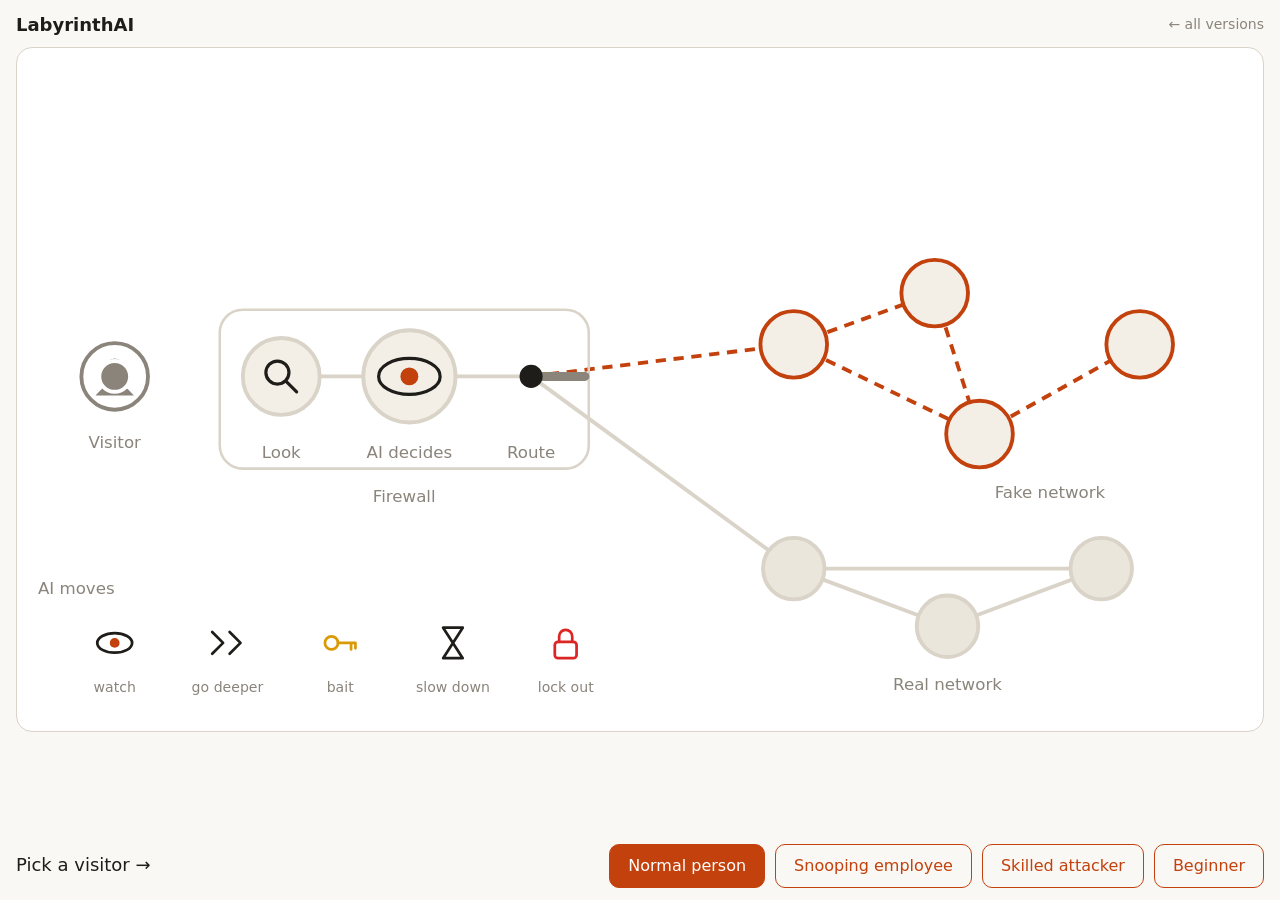
==== commit 20b6bfee: "v7: attacker actions stack on top of the attacker instead of flying to the AI Co-Authored-By: Claude" ====
--- a/visualizer/v7-firewall.html
+++ b/visualizer/v7-firewall.html
@@ -40,7 +40,7 @@
 <script>
 const Y = 240;
 const P = { v: [70, Y], a: [200, Y], b: [300, Y], c: [395, Y],
-            web: [600, 130], files: [710, 80], db: [740, 190], vault: [870, 130],
+            web: [600, 215], files: [710, 175], db: [745, 285], vault: [870, 215],
             r1: [600, 390], r2: [720, 435], r3: [840, 390] };
 const FAKE = ["web", "files", "db", "vault"], REAL = ["r1", "r2", "r3"];
 const deg = (to) => Math.atan2(P[to][1] - P.c[1], P[to][0] - P.c[0]) * 180 / Math.PI;
@@ -84,7 +84,7 @@
 /* ---------- scene ---------- */
 function build() {
   svg.innerHTML = "";
-  S = { nodes: {}, idx: 0, leg: {} };
+  S = { nodes: {}, idx: 0, leg: {}, chips: [] };
   const line = (a, b, cls) => el("line", { x1: P[a][0], y1: P[a][1], x2: P[b][0], y2: P[b][1], class: cls });
 
   S.eFake = line("c", "web", "edge fake");
@@ -93,7 +93,7 @@
   line("r1", "r2", "edge real"); line("r2", "r3", "edge real"); line("r1", "r3", "edge real");
   FAKE.forEach(n => { S.nodes[n] = el("circle", { cx: P[n][0], cy: P[n][1], r: 26, class: "node fake" }); });
   REAL.forEach(n => { S.nodes[n] = el("circle", { cx: P[n][0], cy: P[n][1], r: 24, class: "node" }); });
-  el("text", { x: 740, y: 36 }, svg, "Fake network");
+  el("text", { x: 800, y: 335 }, svg, "Fake network");
   el("text", { x: 720, y: 485 }, svg, "Real network");
 
   // visitor
@@ -189,26 +189,41 @@
   Object.entries(S.leg).forEach(([n, g]) => g.classList.toggle("cur", n === k));
 }
 
-// one attacker action in the fake network: report -> AI -> reply -> effect
+// What the attacker has done so far rides on top of them: each new action drops onto the stack,
+// older ones are pushed up (only the last 3 stay visible). The chips are children of the token, so they travel with it.
+function addChip(s, tick) {
+  const g = el("g", { class: "mv", opacity: 0 }, S.tok);
+  el("rect", { x: -56, y: -17, width: 112, height: 34, rx: 10, class: "cardbg" }, g);
+  icon(s.icon, el("g", { transform: "translate(-36 0)" }, g), .62);
+  const t = el("text", { x: -16, y: 4, class: "tag" }, g, s.tag); t.style.textAnchor = "start";
+  if (tick) { el("circle", { cx: 46, cy: 0, r: 8, fill: css("--ok") }, g); el("path", { d: "M42 0 L45 3 L51 -4", fill: "none", stroke: "#fff", "stroke-width": 2.5, "stroke-linecap": "round", "stroke-linejoin": "round" }, g); }
+  place(g, 0, -30, true, .3);                       // starts small, right on the attacker
+  S.chips.forEach((c, i) => place(c, 0, -30 - (i + 1) * 38));   // older chips rise one slot
+  S.chips.unshift(g);
+  g.setAttribute("opacity", 1); place(g, 0, -30, false, 1);
+  while (S.chips.length > 3) { const old = S.chips.pop(); old.setAttribute("opacity", 0); setTimeout(() => old.remove(), 500); }
+}
+
+// one attacker action in the fake network: it lands on the attacker -> the AI (watching) picks a move -> the order goes back
 async function fakeStep(s) {
   const cur = FAKE[S.idx], [rx, ry] = P[cur];
   S.wire.setAttribute("x1", rx); S.wire.setAttribute("y1", ry); S.wire.setAttribute("x2", P.b[0]); S.wire.setAttribute("y2", Y);
-  S.wire.classList.add("on");
-  const ev = card(s.icon, s.tag); place(ev, rx, ry - 62, true); svg.appendChild(ev);
-  await sleep(100); ev.setAttribute("opacity", 1); await sleep(900);          // 1. the action happens
-  place(ev, P.b[0], Y, false, .25); await sleep(900); ev.setAttribute("opacity", 0);   // 2. it flows into the AI eye
-  S.pupil.classList.add("think"); await sleep(700); S.pupil.classList.remove("think");
+  S.wire.classList.add("on");                                      // the AI is watching this attacker
+  addChip(s); await sleep(1000);                                   // 1. the action stacks on top of the attacker
+  S.pupil.classList.add("think"); await sleep(700); S.pupil.classList.remove("think");   // 2. the AI thinks
   const th = threat(s);
   S.halo.setAttribute("opacity", 1); S.halo.setAttribute("stroke", threatColor(th));
-  setDecision(s.executed);                                                       // 3. the AI picks a move
-  await sleep(900);
-  const rp = card(s.executed, ""); place(rp, P.b[0], 120, true); svg.appendChild(rp);   // reply starts at the decision bubble
-  await sleep(50); rp.setAttribute("opacity", 1); place(rp, rx, ry - 62); await sleep(900);   // 4. the order goes back
+  setDecision(s.executed);                                         // 3. it picks a move
+  await sleep(800);
+  const rp = card(s.executed, ""); place(rp, P.b[0], 120, true); svg.appendChild(rp);   // 4. the order flies back to the attacker
+  await sleep(50); rp.setAttribute("opacity", 1); place(rp, rx, ry, false, .4); await sleep(800);
+  rp.setAttribute("opacity", 0); setTimeout(() => rp.remove(), 500);
+  const fx = el("g", { class: "mv", opacity: 1 }, S.tok);          // 5. the move shows on the attacker
+  el("circle", { cx: 38, cy: 0, r: 17, class: "cardbg" }, fx); icon(s.executed, el("g", { transform: "translate(38 0)" }, fx), .6);
   if (s.executed === "DEEPEN" && S.idx < FAKE.length - 1) { S.idx++; const n = FAKE[S.idx]; moveTo(n); S.nodes[n].classList.add("hit"); }
   if (s.executed === "LURE") { const b = el("g", { transform: `translate(${rx + 34} ${ry + 30})` }); icon("LURE", b, .9); }
-  await sleep(1000);
-  S.wire.classList.remove("on"); rp.setAttribute("opacity", 0);
-  ev.remove(); setTimeout(() => rp.remove(), 500);
+  await sleep(900);
+  S.wire.classList.remove("on"); fx.remove();
 }
 
 async function play(data, name) {
@@ -217,12 +232,11 @@
 
   if (kind === "normal") {
     for (const [i, s] of data.steps.entries()) {
-      const n = REAL[Math.min(i, REAL.length - 1)], [x, y] = P[n];
+      const n = REAL[Math.min(i, REAL.length - 1)];
       moveTo(n); S.nodes[n].classList.add("okn");
       $("cap").textContent = s.caption;
-      const c = card(s.icon, s.tag, true); place(c, x, y - 62, true); svg.appendChild(c);
-      await sleep(100); c.setAttribute("opacity", 1);
-      await sleep(1900); c.setAttribute("opacity", 0);
+      await sleep(700); addChip(s, true);                           // same stack, with a green tick: allowed
+      await sleep(1700);
     }
     showResult("ok", "Normal visitor → real network",
       "They only asked for things they are allowed to see, so the firewall let them through to the real network.");
@@ -238,8 +252,8 @@
       FAKE.forEach(n => S.nodes[n].classList.add("caught"));
       S.eFake.setAttribute("class", "edge cut");
       S.tc.setAttribute("fill", css("--mute"));
-      const [x, y] = P[FAKE[S.idx]];
-      const l = el("g", { transform: `translate(${x} ${y - 46})` }); icon("CONTAIN", l, 1.4);
+      const lk = el("g", {}, S.tok);                                // the lock closes over the attacker
+      el("circle", { r: 20, class: "cardbg" }, lk); icon("CONTAIN", lk, .8);
       break;
     }
   }
